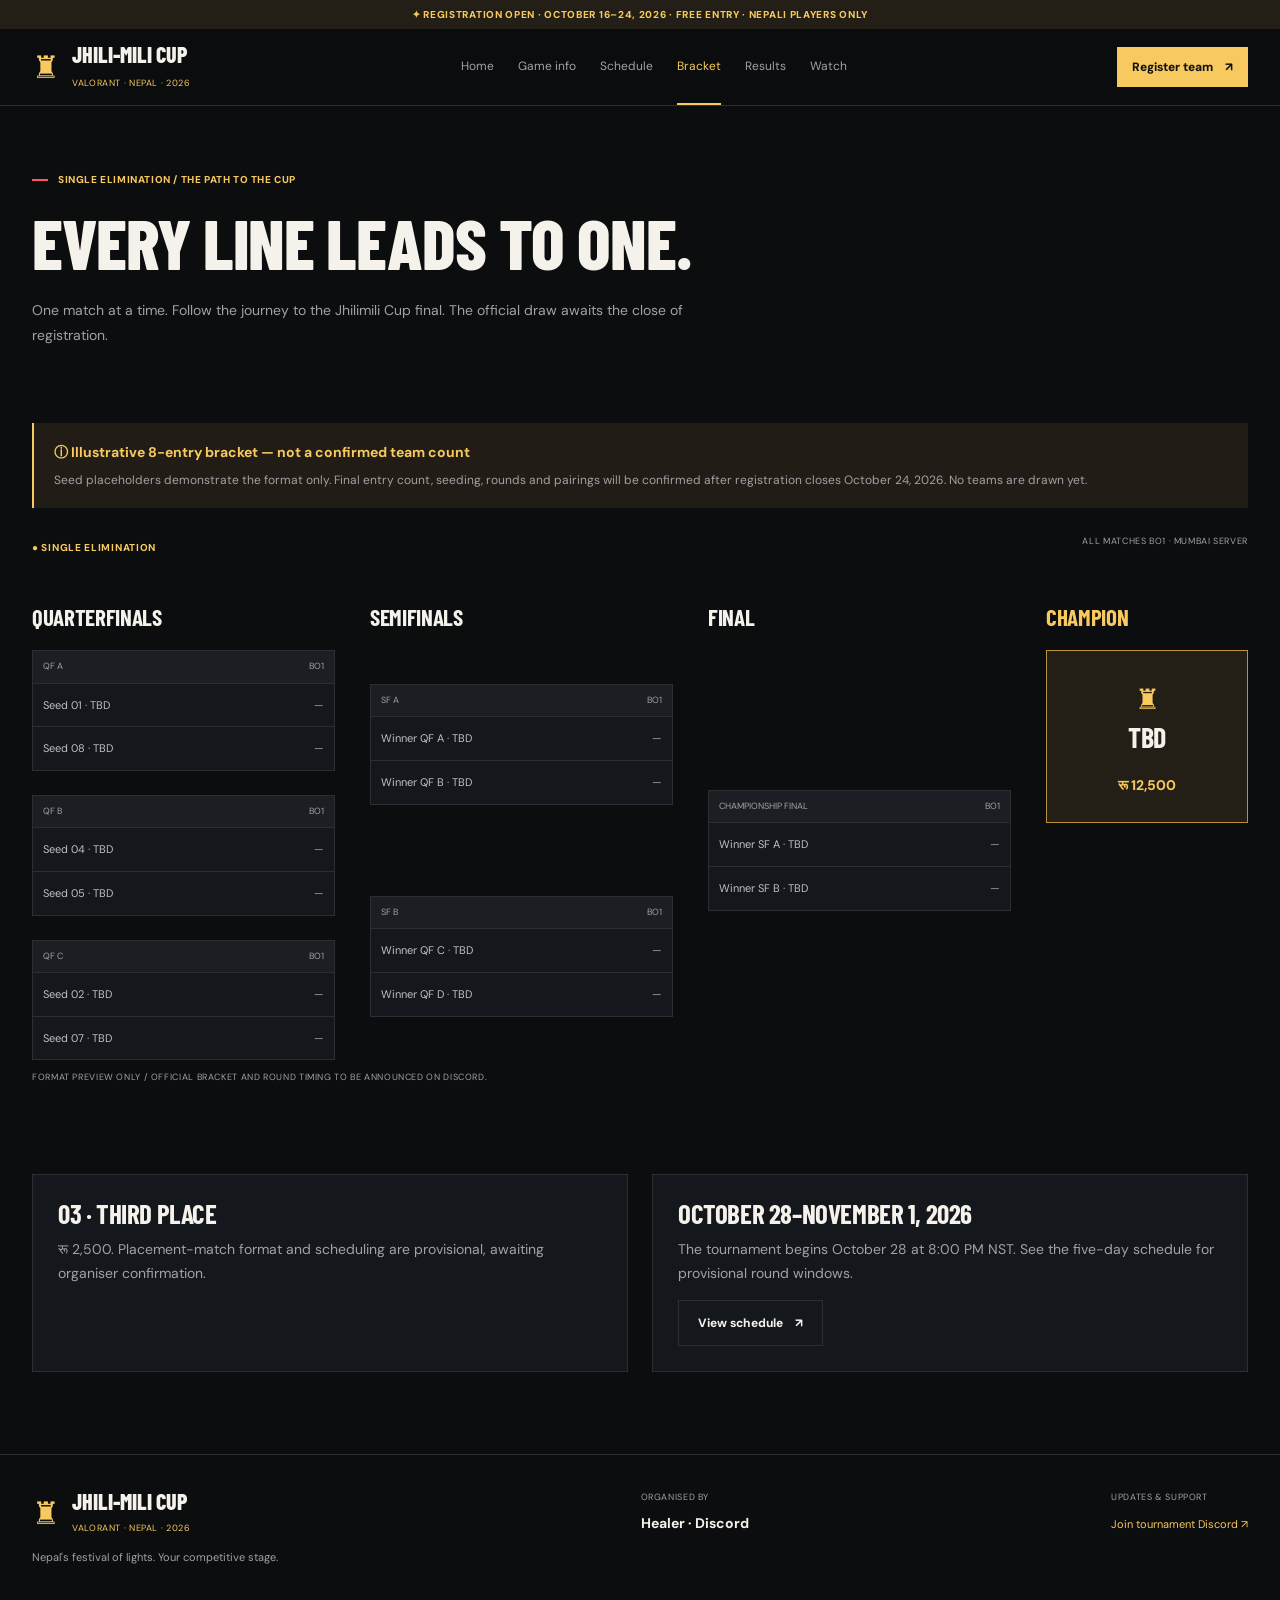
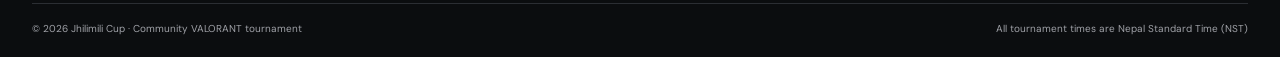
==== bracket.html @ e6ffb219 "first commit added all files from first project folder" ====
<!DOCTYPE html>
<html lang="en">
<head>
  <meta charset="UTF-8">
  <meta name="viewport" content="width=device-width, initial-scale=1.0">
  <meta name="theme-color" content="#0b0d0f">
  <title>Tournament Bracket | Jhilimili Cup 2026</title>
  <link rel="stylesheet" href="css/style.css">
  <script src="js/main.js" defer></script>
</head>
<body data-page="bracket">
  <div id="app"></div>
</body>
</html>
---- css/style.css ----
@import url('https://fonts.googleapis.com/css2?family=Barlow+Condensed:wght@500;600;700;800;900&family=DM+Sans:wght@400;500;600;700;800&display=swap');

:root {
  --bg: #0b0d0f;
  --panel: #14171b;
  --panel-light: #1b1e23;
  --gold: #f7c95e;
  --gold-dark: #bd9137;
  --text: #f5f2eb;
  --muted: #a0a2a8;
  --border: #2b2e33;
  --red: #ff5263;
  --max: 1240px;
}

* {
  box-sizing: border-box;
}

html {
  scroll-behavior: smooth;
  scroll-padding-top: 100px;
}

body {
  margin: 0;
  background: var(--bg);
  color: var(--text);
  font-family: "DM Sans", sans-serif;
  font-size: 14px;
  line-height: 1.7;
}

body, button, input, select {
  font-family: "DM Sans", sans-serif;
}

a {
  color: inherit;
  text-decoration: none;
}

button, input, select {
  font-size: inherit;
}

button, a, input, select {
  -webkit-tap-highlight-color: transparent;
}

a:focus-visible, button:focus-visible,
input:focus-visible, select:focus-visible {
  outline: 2px solid var(--gold);
  outline-offset: 4px;
}

img {
  max-width: 100%;
  display: block;
}

button {
  cursor: pointer;
}

.container {
  width: min(var(--max), calc(100% - 64px));
  margin-inline: auto;
}

.announcement {
  background: #241f16;
  color: var(--gold);
  text-align: center;
  padding: 6px 12px;
  font-size: 10px;
  font-weight: 800;
  letter-spacing: .07em;
  text-transform: uppercase;
}

.navbar {
  background: rgba(11, 13, 15, .96);
  border-bottom: 1px solid var(--border);
  position: sticky;
  top: 0;
  z-index: 50;
  backdrop-filter: blur(16px);
}

.nav-inner {
  min-height: 76px;
  display: flex;
  align-items: center;
  justify-content: space-between;
  gap: 24px;
}

.brand {
  display: inline-flex;
  align-items: center;
  gap: 12px;
  flex-shrink: 0;
}

.brand-symbol {
  color: var(--gold);
  font-size: 31px;
  line-height: 1;
}

.brand-name {
  font-family: "Barlow Condensed", sans-serif;
  font-weight: 800;
  font-size: 22px;
  line-height: 1;
}

.brand-sub {
  display: block;
  font-size: 9px;
  color: var(--gold);
  letter-spacing: .07em;
  margin-top: 5px;
}

.nav-links {
  display: flex;
  align-items: center;
  gap: 24px;
}

.nav-links a {
  color: var(--muted);
  font-size: 12px;
  padding: 27px 0;
  border-bottom: 2px solid transparent;
  transition: color .2s, border-color .2s;
}

.nav-links a:hover,
.nav-links a.active {
  color: var(--gold);
  border-bottom-color: var(--gold);
}

.menu-toggle {
  display: none;
  color: var(--gold);
  background: transparent;
  border: 1px solid var(--border);
  padding: 9px 12px;
  border-radius: 4px;
}

.btn {
  display: inline-flex;
  align-items: center;
  justify-content: center;
  gap: 12px;
  min-height: 45px;
  padding: 12px 19px;
  background: var(--gold);
  color: #111;
  border: 1px solid var(--gold);
  font-size: 12px;
  font-weight: 800;
  transition: background .2s, transform .2s;
}

.btn:hover {
  background: #ffdc85;
  transform: translateY(-2px);
}

.btn-outline {
  background: transparent;
  color: var(--text);
  border-color: var(--border);
}

.btn-outline:hover {
  background: var(--panel-light);
  color: var(--gold);
  border-color: var(--gold);
}

.btn-small {
  min-height: 38px;
  padding: 9px 14px;
}

.eyebrow {
  display: flex;
  align-items: center;
  gap: 10px;
  color: var(--gold);
  font-size: 10px;
  font-weight: 800;
  letter-spacing: .06em;
  text-transform: uppercase;
  margin-bottom: 20px;
}

.eyebrow::before {
  content: "";
  display: inline-block;
  width: 16px;
  height: 2px;
  background: var(--red);
}

h1, h2, h3, h4, p {
  margin-top: 0;
}

h1, h2, h3, .display {
  font-family: "Barlow Condensed", sans-serif;
  text-transform: uppercase;
  line-height: .99;
  letter-spacing: -.015em;
}

h1 {
  font-size: clamp(44px, 6vw, 78px);
  margin-bottom: 20px;
  font-weight: 800;
}

h2 {
  font-size: clamp(30px, 4vw, 48px);
  margin-bottom: 16px;
}

h3 {
  font-size: 27px;
  margin-bottom: 12px;
}

p {
  color: var(--muted);
}

.lead {
  max-width: 690px;
  font-size: 16px;
  line-height: 1.8;
}

.hero {
  position: relative;
  min-height: 570px;
  overflow: hidden;
  display: flex;
  align-items: center;
  background:
    radial-gradient(ellipse at 78% 42%, #48321c 0%, transparent 38%),
    radial-gradient(ellipse at 75% 75%, #29251d 0%, transparent 40%),
    linear-gradient(105deg, #0b0d0f 18%, #111315 55%, #1d1912);
}

.hero::before {
  content: "✦";
  position: absolute;
  right: 15%;
  top: 8%;
  color: rgba(247, 201, 94, .25);
  font-size: clamp(180px, 28vw, 360px);
  line-height: 1;
  pointer-events: none;
}

.hero::after {
  content: "";
  position: absolute;
  inset: 0;
  pointer-events: none;
  background: linear-gradient(90deg, var(--bg) 0%, rgba(11,13,15,.84) 45%, transparent 100%);
}

.hero-inner {
  position: relative;
  z-index: 1;
  padding-block: 80px;
}

.hero-copy {
  max-width: 680px;
}

.hero h1 {
  font-size: clamp(64px, 9vw, 112px);
  letter-spacing: -.035em;
  margin-bottom: 12px;
}

.hero h1 span {
  display: block;
  color: var(--gold);
}

.hero-actions {
  display: flex;
  flex-wrap: wrap;
  gap: 12px;
  margin-top: 28px;
}

.hero-note {
  margin-top: 24px;
  font-size: 11px;
}

.stats-strip {
  border-block: 1px solid var(--border);
  background: #121519;
}

.stats-grid {
  display: grid;
  grid-template-columns: repeat(5, 1fr);
}

.stat {
  padding: 23px 16px;
  border-right: 1px solid var(--border);
}

.stat:last-child {
  border-right: 0;
}

.stat-label {
  display: block;
  color: var(--muted);
  text-transform: uppercase;
  font-size: 9px;
  letter-spacing: .07em;
  margin-bottom: 6px;
}

.stat-value {
  font-family: "Barlow Condensed", sans-serif;
  font-weight: 700;
  font-size: 20px;
  line-height: 1.2;
}

.gold {
  color: var(--gold);
}

.section {
  padding-block: 82px;
}

.section-alt {
  background: #121519;
}

.section-heading {
  display: flex;
  justify-content: space-between;
  align-items: end;
  gap: 24px;
  margin-bottom: 30px;
}

.section-heading h2 {
  margin-bottom: 0;
}

.grid-2 {
  display: grid;
  grid-template-columns: repeat(2, minmax(0, 1fr));
  gap: 24px;
}

.grid-3 {
  display: grid;
  grid-template-columns: repeat(3, minmax(0, 1fr));
  gap: 18px;
}

.grid-4 {
  display: grid;
  grid-template-columns: repeat(4, minmax(0, 1fr));
  gap: 1px;
  background: var(--border);
  border: 1px solid var(--border);
}

.card {
  background: var(--panel);
  border: 1px solid var(--border);
  padding: 25px;
}

.card p:last-child {
  margin-bottom: 0;
}

.card-kicker {
  color: var(--gold);
  font-size: 10px;
  font-weight: 800;
  text-transform: uppercase;
  letter-spacing: .07em;
}

.prize-card {
  background: #14171b;
  padding: 25px 20px;
  min-width: 0;
}

.prize-card:first-child {
  background: #241f16;
  border-top: 2px solid var(--gold);
}

.prize-place {
  display: flex;
  justify-content: space-between;
  color: var(--muted);
  font-size: 10px;
  font-weight: 800;
  text-transform: uppercase;
}

.prize-amount {
  font-family: "Barlow Condensed", sans-serif;
  font-size: clamp(23px, 3vw, 36px);
  font-weight: 700;
  margin-block: 16px;
  line-height: 1.1;
}

.prize-card p {
  font-size: 11px;
}

.total-prize {
  font-family: "Barlow Condensed", sans-serif;
  font-size: clamp(36px, 5vw, 55px);
  color: var(--gold);
  font-weight: 800;
  line-height: 1;
}

.feature-row {
  display: grid;
  grid-template-columns: .85fr 1.15fr;
  gap: 40px;
  align-items: start;
}

.feature-panel {
  background: #241f16;
  border: 1px solid #473b23;
  padding: 32px;
}

.big-format {
  font-family: "Barlow Condensed", sans-serif;
  font-size: clamp(70px, 9vw, 110px);
  font-weight: 900;
  color: var(--gold);
  line-height: 1;
}

.info-list {
  list-style: none;
  padding: 0;
  margin: 0;
}

.info-list li {
  display: grid;
  grid-template-columns: 38px 1fr;
  gap: 12px;
  padding: 18px 0;
  border-bottom: 1px solid var(--border);
}

.info-list li:first-child {
  padding-top: 0;
}

.info-number {
  color: var(--gold-dark);
  font-family: "Barlow Condensed", sans-serif;
  font-size: 23px;
}

.info-list strong {
  display: block;
  font-weight: 600;
  margin-bottom: 3px;
}

.info-list p {
  font-size: 12px;
  margin-bottom: 0;
}

.schedule-list {
  border-top: 1px solid var(--border);
}

.schedule-row {
  display: grid;
  grid-template-columns: 55px 130px minmax(170px, 1.1fr) minmax(130px, .9fr) 135px;
  gap: 18px;
  align-items: center;
  padding: 23px 20px;
  border-bottom: 1px solid var(--border);
}

.schedule-row:nth-child(odd) {
  background: #14171b;
}

.schedule-row.featured {
  border-inline-start: 3px solid var(--gold);
  background: #241f16;
}

.day-number {
  color: var(--gold-dark);
  font-family: "Barlow Condensed", sans-serif;
  font-size: 32px;
}

.date-number {
  font-family: "Barlow Condensed", sans-serif;
  font-size: 43px;
  font-weight: 800;
  line-height: 1;
}

.date-month {
  color: var(--gold);
  font-size: 10px;
  text-transform: uppercase;
}

.schedule-title {
  font-family: "Barlow Condensed", sans-serif;
  font-size: 27px;
  text-transform: uppercase;
  font-weight: 700;
}

.schedule-desc {
  color: var(--muted);
  font-size: 11px;
}

.schedule-time {
  color: var(--gold);
  font-family: "Barlow Condensed", sans-serif;
  font-size: 22px;
  font-weight: 700;
  text-align: right;
}

.schedule-time small {
  display: block;
  color: var(--muted);
  font-family: "DM Sans", sans-serif;
  font-size: 10px;
  font-weight: 400;
}

.filters {
  display: flex;
  gap: 8px;
  flex-wrap: wrap;
  margin-bottom: 22px;
}

.filter-btn {
  border: 1px solid var(--border);
  color: var(--muted);
  background: transparent;
  padding: 9px 14px;
}

.filter-btn.active,
.filter-btn:hover {
  background: var(--gold);
  color: #111;
  border-color: var(--gold);
}

.notice {
  border-left: 2px solid var(--gold);
  background: #211d16;
  padding: 18px 20px;
  margin: 26px 0;
}

.notice strong {
  color: var(--gold);
}

.notice p {
  font-size: 12px;
  margin: 5px 0 0;
}

.bracket-scroll {
  overflow-x: auto;
  padding: 20px 0;
}

.bracket {
  min-width: 900px;
  display: grid;
  grid-template-columns: 1.2fr 1.2fr 1.2fr .8fr;
  gap: 35px;
}

.bracket-column h3 {
  font-size: 23px;
  margin-bottom: 22px;
}

.bracket-stack {
  display: flex;
  flex-direction: column;
  justify-content: space-around;
  gap: 24px;
  height: 400px;
}

.match {
  border: 1px solid var(--border);
  background: var(--panel);
}

.match-header {
  display: flex;
  justify-content: space-between;
  padding: 8px 10px;
  background: var(--panel-light);
  color: var(--muted);
  font-size: 9px;
  text-transform: uppercase;
}

.team-slot {
  display: flex;
  justify-content: space-between;
  gap: 10px;
  padding: 12px 10px;
  border-top: 1px solid var(--border);
  color: #c0c1c5;
  font-size: 11px;
}

.team-slot span:last-child {
  color: var(--muted);
}

.champion-box {
  align-self: center;
  border: 1px solid var(--gold-dark);
  background: #241f16;
  text-align: center;
  padding: 25px 12px;
}

.champion-box .trophy {
  font-size: 28px;
  color: var(--gold);
}

.champion-box h3 {
  font-size: 28px;
}

.page-hero {
  padding-block: 65px 35px;
}

.page-hero h1 {
  font-size: clamp(44px, 6vw, 70px);
  max-width: 900px;
}

.page-hero .lead {
  font-size: 14px;
}

.results-hero {
  display: grid;
  grid-template-columns: 1fr .85fr;
  background: var(--panel);
  border: 1px solid var(--border);
}

.results-copy {
  padding: clamp(25px, 5vw, 55px);
}

.results-art {
  min-height: 310px;
  background:
    radial-gradient(ellipse at center, #66502b, transparent 38%),
    linear-gradient(135deg, #151619, #32261a);
  display: grid;
  place-items: center;
  overflow: hidden;
}

.results-art span {
  color: var(--gold);
  font-size: clamp(100px, 16vw, 180px);
  text-shadow: 0 0 55px rgba(247, 201, 94, .2);
}

.results-status {
  color: var(--gold);
  font-size: 11px;
  font-weight: 800;
  letter-spacing: .08em;
  text-transform: uppercase;
}

.prize-total-row {
  display: flex;
  justify-content: space-between;
  align-items: end;
  gap: 20px;
  margin-bottom: 24px;
}

.watch-card {
  display: flex;
  flex-direction: column;
  gap: 15px;
  min-height: 230px;
}

.watch-icon {
  font-size: 32px;
  color: var(--gold);
}

.watch-card .btn {
  margin-top: auto;
  align-self: start;
}

.form-layout {
  display: grid;
  grid-template-columns: minmax(0, 1.7fr) minmax(250px, .8fr);
  gap: 24px;
  align-items: start;
  padding-bottom: 80px;
}

.form-card {
  background: var(--panel);
  border: 1px solid var(--border);
  padding: clamp(18px, 3vw, 32px);
}

.form-section {
  padding-bottom: 27px;
  margin-bottom: 27px;
  border-bottom: 1px solid var(--border);
}

.form-section:last-child {
  border-bottom: 0;
  margin-bottom: 0;
  padding-bottom: 0;
}

.form-section h2 {
  font-size: 27px;
}

.form-grid {
  display: grid;
  grid-template-columns: repeat(2, minmax(0, 1fr));
  gap: 16px;
}

.field {
  display: flex;
  flex-direction: column;
  gap: 7px;
  min-width: 0;
}

.field.full {
  grid-column: 1 / -1;
}

.field label {
  color: #d8d7d2;
  font-size: 11px;
  font-weight: 600;
}

.field input,
.field select {
  width: 100%;
  min-height: 43px;
  background: #0b0d0f;
  border: 1px solid var(--border);
  color: var(--text);
  padding: 11px 12px;
  border-radius: 0;
}

.field input::placeholder {
  color: #666b74;
}

.player-block {
  padding: 18px 0;
  border-bottom: 1px solid var(--border);
}

.player-block:last-child {
  border-bottom: 0;
}

.player-heading {
  display: flex;
  justify-content: space-between;
  margin-bottom: 12px;
  font-size: 10px;
  font-weight: 800;
  text-transform: uppercase;
}

.player-heading span:last-child {
  color: var(--gold-dark);
}

.checkbox-line {
  display: flex;
  align-items: start;
  gap: 10px;
  margin: 15px 0;
  color: var(--muted);
  font-size: 12px;
}

.checkbox-line input {
  margin-top: 5px;
  accent-color: var(--gold);
}

.form-message {
  margin-top: 15px;
  padding: 13px;
  border: 1px solid var(--gold-dark);
  color: var(--gold);
  overflow-wrap: anywhere;
}

.sidebar-sticky {
  position: sticky;
  top: 105px;
}

.side-card {
  background: #241f16;
  border: 1px solid #443821;
  padding: 24px;
  margin-bottom: 16px;
}

.side-card h2 {
  font-size: 32px;
  color: var(--gold);
}

.side-fact {
  border-top: 1px solid #443821;
  padding-top: 14px;
  margin-top: 14px;
}

.side-fact small {
  display: block;
  color: var(--gold-dark);
  font-size: 9px;
  text-transform: uppercase;
}

.side-fact span {
  font-size: 12px;
}

.footer {
  border-top: 1px solid var(--border);
  padding-block: 35px 20px;
}

.footer-main {
  display: flex;
  align-items: start;
  justify-content: space-between;
  gap: 25px;
  padding-bottom: 25px;
}

.footer p, .footer a {
  font-size: 11px;
}

.footer-bottom {
  border-top: 1px solid var(--border);
  padding-top: 16px;
  display: flex;
  justify-content: space-between;
  gap: 16px;
  font-size: 10px;
  color: var(--muted);
}

.mobile-only {
  display: none;
}

@media (max-width: 1000px) {
  .nav-links {
    gap: 13px;
  }

  .nav-links a {
    font-size: 11px;
  }

  .nav-register {
    display: none;
  }

  .schedule-row {
    grid-template-columns: 38px 90px minmax(140px, 1fr) 120px;
  }

  .schedule-row .schedule-round {
    display: none;
  }

  .grid-4 {
    grid-template-columns: repeat(2, minmax(0, 1fr));
  }
}

@media (max-width: 760px) {
  .container {
    width: min(100% - 36px, var(--max));
  }

  .nav-inner {
    min-height: 68px;
    flex-wrap: wrap;
    padding-block: 10px;
  }

  .brand-name {
    font-size: 20px;
  }

  .menu-toggle {
    display: block;
  }

  .nav-links {
    display: none;
    width: 100%;
    flex-direction: column;
    align-items: stretch;
    gap: 0;
    order: 3;
  }

  .nav-links.open {
    display: flex;
  }

  .nav-links a {
    padding: 12px 5px;
    border-bottom: 1px solid var(--border);
  }

  .nav-register {
    display: inline-flex;
    margin-left: auto;
    min-height: 38px;
    padding: 9px 11px;
  }

  .hero {
    min-height: 490px;
  }

  .hero-inner {
    padding-block: 65px;
  }

  .hero::after {
    background: linear-gradient(90deg, var(--bg), rgba(11,13,15,.76));
  }

  .hero h1 {
    font-size: clamp(55px, 14vw, 84px);
  }

  .stats-grid {
    grid-template-columns: repeat(2, minmax(0, 1fr));
  }

  .stat {
    border-bottom: 1px solid var(--border);
    padding: 17px 12px;
  }

  .stat:nth-child(2n) {
    border-right: 0;
  }

  .stat:last-child {
    grid-column: 1 / -1;
  }

  .section {
    padding-block: 55px;
  }

  .section-heading {
    align-items: start;
    flex-direction: column;
  }

  .grid-2, .grid-3, .feature-row,
  .results-hero, .form-layout {
    grid-template-columns: 1fr;
  }

  .grid-4 {
    grid-template-columns: repeat(2, minmax(0, 1fr));
  }

  .schedule-row {
    grid-template-columns: 32px 65px 1fr;
    gap: 12px;
    padding: 18px 12px;
  }

  .schedule-title {
    font-size: 22px;
  }

  .schedule-row .schedule-time {
    grid-column: 3;
    text-align: left;
    font-size: 20px;
  }

  .date-number {
    font-size: 35px;
  }

  .schedule-row .schedule-desc {
    font-size: 10px;
  }

  .results-art {
    min-height: 220px;
  }

  .sidebar-sticky {
    position: static;
  }

  .footer-main {
    flex-direction: column;
  }

  .footer-bottom {
    flex-direction: column;
  }

  .mobile-only {
    display: block;
  }

  .form-grid {
    grid-template-columns: 1fr;
  }

  .field.full {
    grid-column: auto;
  }
}

@media (max-width: 400px) {
  .container {
    width: calc(100% - 28px);
  }

  .brand-symbol {
    font-size: 26px;
  }

  .brand-name {
    font-size: 18px;
  }

  .nav-register {
    font-size: 10px;
  }

  .grid-4 {
    grid-template-columns: 1fr;
  }

  .hero-actions .btn {
    width: 100%;
  }
  [hidden] {
  display: none !important;
}
}
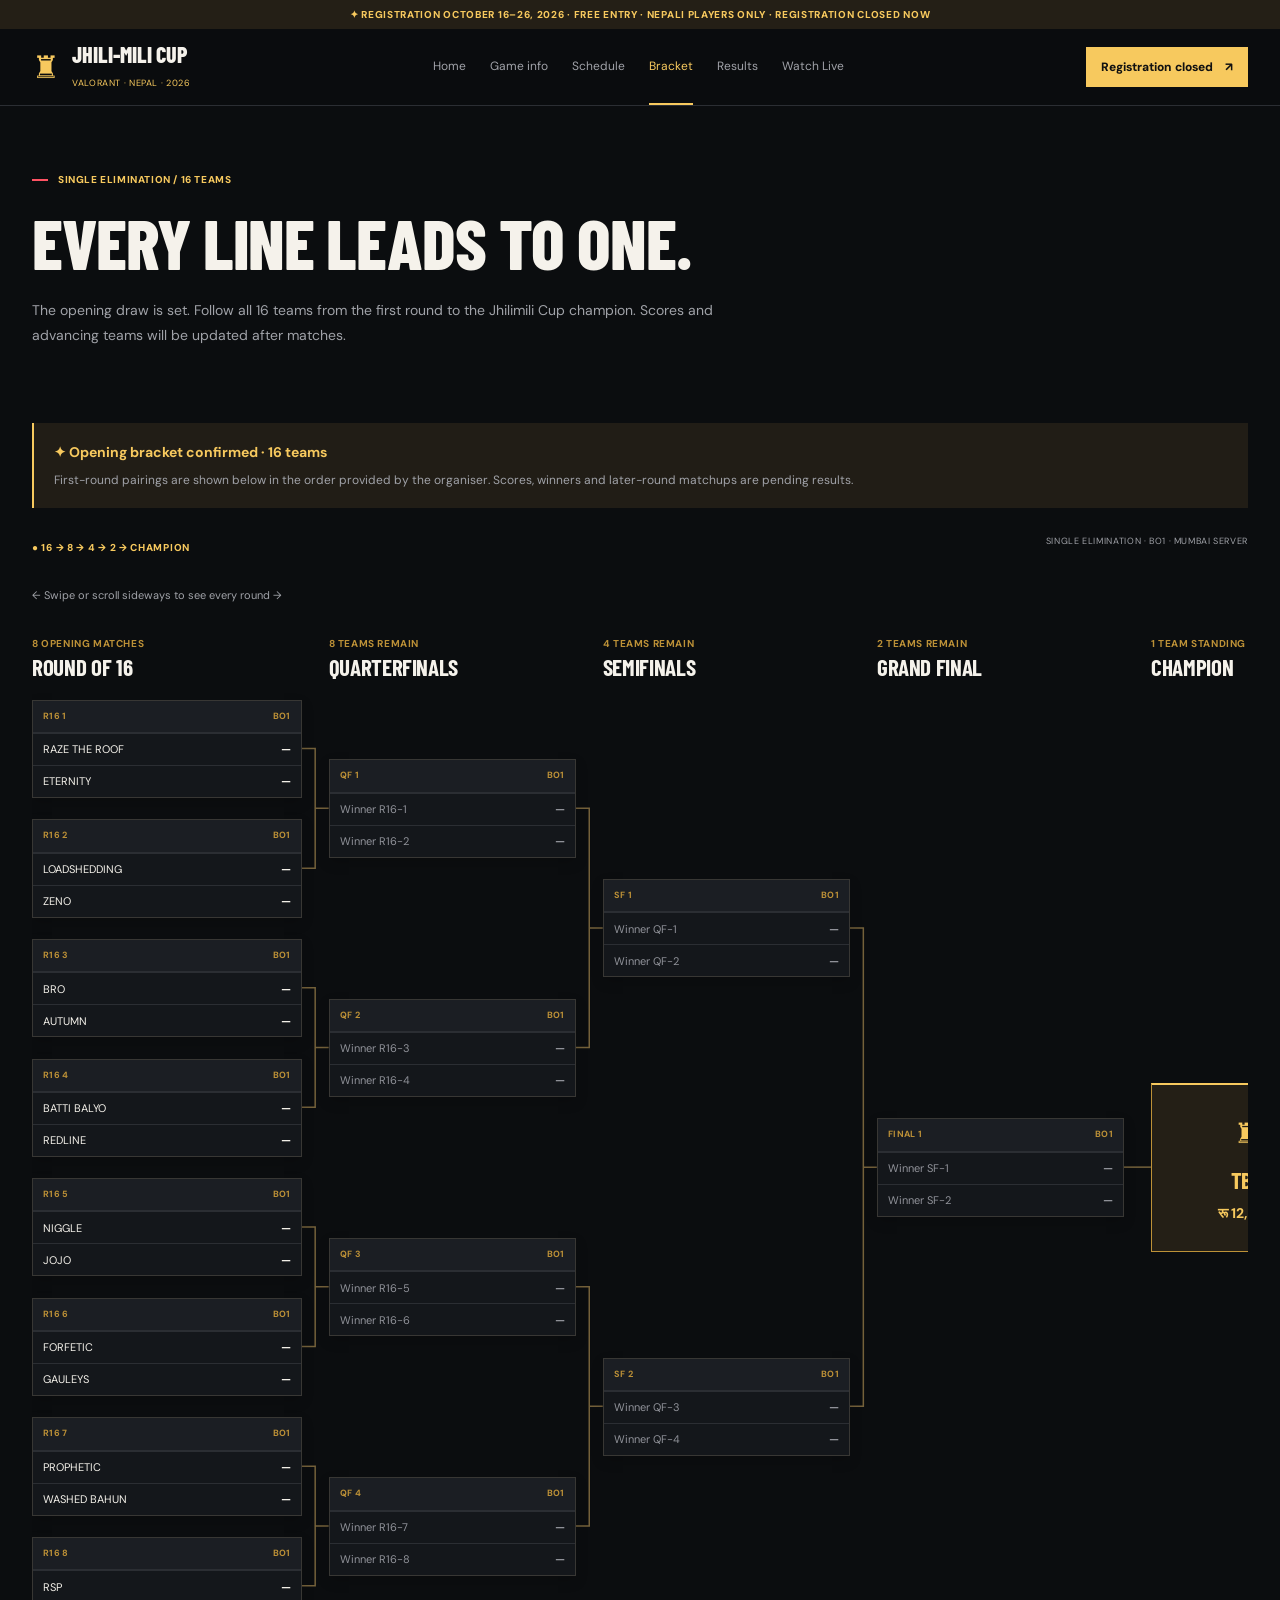
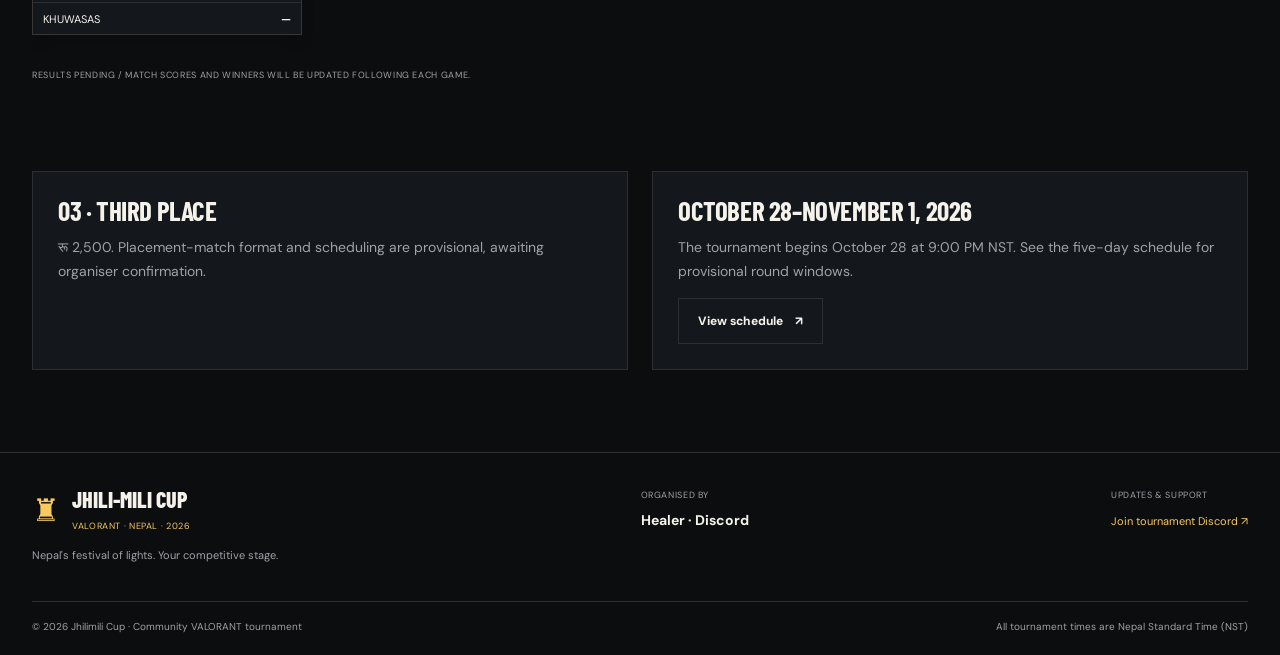
==== commit b577f237: "bracket and live links updated" ====
--- a/bracket.html
+++ b/bracket.html
@@ -11,4 +11,4 @@
 <body data-page="bracket">
   <div id="app"></div>
 </body>
-</html>+</html>
--- a/css/style.css
+++ b/css/style.css
@@ -12,1124 +12,284 @@
   --red: #ff5263;
   --max: 1240px;
 }
-
-* {
-  box-sizing: border-box;
-}
-
-html {
-  scroll-behavior: smooth;
-  scroll-padding-top: 100px;
-}
-
+* { box-sizing: border-box; }
+html { scroll-behavior: smooth; scroll-padding-top: 100px; }
 body {
-  margin: 0;
-  background: var(--bg);
-  color: var(--text);
-  font-family: "DM Sans", sans-serif;
-  font-size: 14px;
-  line-height: 1.7;
-}
-
-body, button, input, select {
-  font-family: "DM Sans", sans-serif;
-}
-
-a {
-  color: inherit;
-  text-decoration: none;
-}
-
-button, input, select {
-  font-size: inherit;
-}
-
-button, a, input, select {
-  -webkit-tap-highlight-color: transparent;
-}
-
-a:focus-visible, button:focus-visible,
-input:focus-visible, select:focus-visible {
-  outline: 2px solid var(--gold);
-  outline-offset: 4px;
-}
-
-img {
-  max-width: 100%;
-  display: block;
-}
-
-button {
-  cursor: pointer;
-}
-
-.container {
-  width: min(var(--max), calc(100% - 64px));
-  margin-inline: auto;
-}
-
+  margin: 0; background: var(--bg); color: var(--text);
+  font-family: "DM Sans", sans-serif; font-size: 14px; line-height: 1.7;
+}
+body, button, input, select { font-family: "DM Sans", sans-serif; }
+a { color: inherit; text-decoration: none; }
+button, input, select { font-size: inherit; }
+button, a, input, select { -webkit-tap-highlight-color: transparent; }
+a:focus-visible, button:focus-visible, input:focus-visible, select:focus-visible {
+  outline: 2px solid var(--gold); outline-offset: 4px;
+}
+img { max-width: 100%; display: block; }
+button { cursor: pointer; }
+[hidden] { display: none !important; }
+.container { width: min(var(--max), calc(100% - 64px)); margin-inline: auto; }
 .announcement {
-  background: #241f16;
-  color: var(--gold);
-  text-align: center;
-  padding: 6px 12px;
-  font-size: 10px;
-  font-weight: 800;
-  letter-spacing: .07em;
-  text-transform: uppercase;
-}
-
+  background: #241f16; color: var(--gold); text-align: center; padding: 6px 12px;
+  font-size: 10px; font-weight: 800; letter-spacing: .07em; text-transform: uppercase;
+}
 .navbar {
-  background: rgba(11, 13, 15, .96);
-  border-bottom: 1px solid var(--border);
-  position: sticky;
-  top: 0;
-  z-index: 50;
-  backdrop-filter: blur(16px);
-}
-
+  background: rgba(11, 13, 15, .96); border-bottom: 1px solid var(--border);
+  position: sticky; top: 0; z-index: 50; backdrop-filter: blur(16px);
+}
 .nav-inner {
-  min-height: 76px;
-  display: flex;
-  align-items: center;
-  justify-content: space-between;
-  gap: 24px;
-}
-
-.brand {
-  display: inline-flex;
-  align-items: center;
-  gap: 12px;
-  flex-shrink: 0;
-}
-
-.brand-symbol {
-  color: var(--gold);
-  font-size: 31px;
-  line-height: 1;
-}
-
+  min-height: 76px; display: flex; align-items: center;
+  justify-content: space-between; gap: 24px;
+}
+.brand { display: inline-flex; align-items: center; gap: 12px; flex-shrink: 0; }
+.brand-symbol { color: var(--gold); font-size: 31px; line-height: 1; }
 .brand-name {
-  font-family: "Barlow Condensed", sans-serif;
-  font-weight: 800;
-  font-size: 22px;
-  line-height: 1;
-}
-
-.brand-sub {
-  display: block;
-  font-size: 9px;
-  color: var(--gold);
-  letter-spacing: .07em;
-  margin-top: 5px;
-}
-
-.nav-links {
-  display: flex;
-  align-items: center;
-  gap: 24px;
-}
-
+  font-family: "Barlow Condensed", sans-serif; font-weight: 800;
+  font-size: 22px; line-height: 1;
+}
+.brand-sub { display: block; font-size: 9px; color: var(--gold); letter-spacing: .07em; margin-top: 5px; }
+.nav-links { display: flex; align-items: center; gap: 24px; }
 .nav-links a {
-  color: var(--muted);
-  font-size: 12px;
-  padding: 27px 0;
-  border-bottom: 2px solid transparent;
-  transition: color .2s, border-color .2s;
-}
-
-.nav-links a:hover,
-.nav-links a.active {
-  color: var(--gold);
-  border-bottom-color: var(--gold);
-}
-
+  color: var(--muted); font-size: 12px; padding: 27px 0;
+  border-bottom: 2px solid transparent; transition: color .2s, border-color .2s;
+}
+.nav-links a:hover, .nav-links a.active { color: var(--gold); border-bottom-color: var(--gold); }
 .menu-toggle {
-  display: none;
-  color: var(--gold);
-  background: transparent;
-  border: 1px solid var(--border);
-  padding: 9px 12px;
-  border-radius: 4px;
-}
-
+  display: none; color: var(--gold); background: transparent;
+  border: 1px solid var(--border); padding: 9px 12px; border-radius: 4px;
+}
 .btn {
-  display: inline-flex;
-  align-items: center;
-  justify-content: center;
-  gap: 12px;
-  min-height: 45px;
-  padding: 12px 19px;
-  background: var(--gold);
-  color: #111;
-  border: 1px solid var(--gold);
-  font-size: 12px;
-  font-weight: 800;
-  transition: background .2s, transform .2s;
-}
-
-.btn:hover {
-  background: #ffdc85;
-  transform: translateY(-2px);
-}
-
-.btn-outline {
-  background: transparent;
-  color: var(--text);
-  border-color: var(--border);
-}
-
-.btn-outline:hover {
-  background: var(--panel-light);
-  color: var(--gold);
-  border-color: var(--gold);
-}
-
-.btn-small {
-  min-height: 38px;
-  padding: 9px 14px;
-}
-
+  display: inline-flex; align-items: center; justify-content: center; gap: 12px;
+  min-height: 45px; padding: 12px 19px; background: var(--gold);
+  color: #111; border: 1px solid var(--gold); font-size: 12px;
+  font-weight: 800; transition: background .2s, transform .2s;
+}
+.btn:hover { background: #ffdc85; transform: translateY(-2px); }
+.btn-outline { background: transparent; color: var(--text); border-color: var(--border); }
+.btn-outline:hover { background: var(--panel-light); color: var(--gold); border-color: var(--gold); }
+.btn-small { min-height: 38px; padding: 9px 14px; }
 .eyebrow {
-  display: flex;
-  align-items: center;
-  gap: 10px;
-  color: var(--gold);
-  font-size: 10px;
-  font-weight: 800;
-  letter-spacing: .06em;
-  text-transform: uppercase;
-  margin-bottom: 20px;
-}
-
-.eyebrow::before {
-  content: "";
-  display: inline-block;
-  width: 16px;
-  height: 2px;
-  background: var(--red);
-}
-
-h1, h2, h3, h4, p {
-  margin-top: 0;
-}
-
+  display: flex; align-items: center; gap: 10px; color: var(--gold);
+  font-size: 10px; font-weight: 800; letter-spacing: .06em;
+  text-transform: uppercase; margin-bottom: 20px;
+}
+.eyebrow::before { content: ""; display: inline-block; width: 16px; height: 2px; background: var(--red); }
+h1, h2, h3, h4, p { margin-top: 0; }
 h1, h2, h3, .display {
-  font-family: "Barlow Condensed", sans-serif;
-  text-transform: uppercase;
-  line-height: .99;
-  letter-spacing: -.015em;
-}
-
-h1 {
-  font-size: clamp(44px, 6vw, 78px);
-  margin-bottom: 20px;
-  font-weight: 800;
-}
-
-h2 {
-  font-size: clamp(30px, 4vw, 48px);
-  margin-bottom: 16px;
-}
-
-h3 {
-  font-size: 27px;
-  margin-bottom: 12px;
-}
-
-p {
-  color: var(--muted);
-}
-
-.lead {
-  max-width: 690px;
-  font-size: 16px;
-  line-height: 1.8;
-}
-
+  font-family: "Barlow Condensed", sans-serif; text-transform: uppercase;
+  line-height: .99; letter-spacing: -.015em;
+}
+h1 { font-size: clamp(44px, 6vw, 78px); margin-bottom: 20px; font-weight: 800; }
+h2 { font-size: clamp(30px, 4vw, 48px); margin-bottom: 16px; }
+h3 { font-size: 27px; margin-bottom: 12px; }
+p { color: var(--muted); }
+.lead { max-width: 690px; font-size: 16px; line-height: 1.8; }
 .hero {
-  position: relative;
-  min-height: 570px;
-  overflow: hidden;
-  display: flex;
-  align-items: center;
-  background:
-    radial-gradient(ellipse at 78% 42%, #48321c 0%, transparent 38%),
+  position: relative; min-height: 570px; overflow: hidden;
+  display: flex; align-items: center;
+  background: radial-gradient(ellipse at 78% 42%, #48321c 0%, transparent 38%),
     radial-gradient(ellipse at 75% 75%, #29251d 0%, transparent 40%),
     linear-gradient(105deg, #0b0d0f 18%, #111315 55%, #1d1912);
 }
+.hero::before {
+  content: "✦"; position: absolute; right: 15%; top: 8%;
+  color: rgba(247, 201, 94, .25); font-size: clamp(180px, 28vw, 360px);
+  line-height: 1; pointer-events: none;
+}
+.hero::after {
+  content: ""; position: absolute; inset: 0; pointer-events: none;
+  background: linear-gradient(90deg, var(--bg) 0%, rgba(11,13,15,.84) 45%, transparent 100%);
+}
+.hero-inner { position: relative; z-index: 1; padding-block: 80px; }
+.hero-copy { max-width: 680px; }
+.hero h1 { font-size: clamp(64px, 9vw, 112px); letter-spacing: -.035em; margin-bottom: 12px; }
+.hero h1 span { display: block; color: var(--gold); }
+.hero-actions { display: flex; flex-wrap: wrap; gap: 12px; margin-top: 28px; }
+.hero-note { margin-top: 24px; font-size: 11px; }
+.stats-strip { border-block: 1px solid var(--border); background: #121519; }
+.stats-grid { display: grid; grid-template-columns: repeat(5, 1fr); }
+.stat { padding: 23px 16px; border-right: 1px solid var(--border); }
+.stat:last-child { border-right: 0; }
+.stat-label {
+  display: block; color: var(--muted); text-transform: uppercase;
+  font-size: 9px; letter-spacing: .07em; margin-bottom: 6px;
+}
+.stat-value { font-family: "Barlow Condensed", sans-serif; font-weight: 700; font-size: 20px; line-height: 1.2; }
+.gold { color: var(--gold); }
+.section { padding-block: 82px; }
+.section-alt { background: #121519; }
+.section-heading { display: flex; justify-content: space-between; align-items: end; gap: 24px; margin-bottom: 30px; }
+.section-heading h2 { margin-bottom: 0; }
+.grid-2 { display: grid; grid-template-columns: repeat(2, minmax(0, 1fr)); gap: 24px; }
+.grid-3 { display: grid; grid-template-columns: repeat(3, minmax(0, 1fr)); gap: 18px; }
+.grid-4 {
+  display: grid; grid-template-columns: repeat(4, minmax(0, 1fr));
+  gap: 1px; background: var(--border); border: 1px solid var(--border);
+}
+.card { background: var(--panel); border: 1px solid var(--border); padding: 25px; }
+.card p:last-child { margin-bottom: 0; }
+.card-kicker { color: var(--gold); font-size: 10px; font-weight: 800; text-transform: uppercase; letter-spacing: .07em; }
+.prize-card { background: #14171b; padding: 25px 20px; min-width: 0; }
+.prize-card:first-child { background: #241f16; border-top: 2px solid var(--gold); }
+.prize-place { display: flex; justify-content: space-between; color: var(--muted); font-size: 10px; font-weight: 800; text-transform: uppercase; }
+.prize-amount { font-family: "Barlow Condensed", sans-serif; font-size: clamp(23px, 3vw, 36px); font-weight: 700; margin-block: 16px; line-height: 1.1; }
+.prize-card p { font-size: 11px; }
+.total-prize { font-family: "Barlow Condensed", sans-serif; font-size: clamp(36px, 5vw, 55px); color: var(--gold); font-weight: 800; line-height: 1; }
+.feature-row { display: grid; grid-template-columns: .85fr 1.15fr; gap: 40px; align-items: start; }
+.feature-panel { background: #241f16; border: 1px solid #473b23; padding: 32px; }
+.big-format { font-family: "Barlow Condensed", sans-serif; font-size: clamp(70px, 9vw, 110px); font-weight: 900; color: var(--gold); line-height: 1; }
+.info-list { list-style: none; padding: 0; margin: 0; }
+.info-list li { display: grid; grid-template-columns: 38px 1fr; gap: 12px; padding: 18px 0; border-bottom: 1px solid var(--border); }
+.info-list li:first-child { padding-top: 0; }
+.info-number { color: var(--gold-dark); font-family: "Barlow Condensed", sans-serif; font-size: 23px; }
+.info-list strong { display: block; font-weight: 600; margin-bottom: 3px; }
+.info-list p { font-size: 12px; margin-bottom: 0; }
+.schedule-list { border-top: 1px solid var(--border); }
+.schedule-row { display: grid; grid-template-columns: 55px 130px minmax(170px, 1.1fr) minmax(130px, .9fr) 135px; gap: 18px; align-items: center; padding: 23px 20px; border-bottom: 1px solid var(--border); }
+.schedule-row:nth-child(odd) { background: #14171b; }
+.schedule-row.featured { border-inline-start: 3px solid var(--gold); background: #241f16; }
+.day-number { color: var(--gold-dark); font-family: "Barlow Condensed", sans-serif; font-size: 32px; }
+.date-number { font-family: "Barlow Condensed", sans-serif; font-size: 43px; font-weight: 800; line-height: 1; }
+.date-month { color: var(--gold); font-size: 10px; text-transform: uppercase; }
+.schedule-title { font-family: "Barlow Condensed", sans-serif; font-size: 27px; text-transform: uppercase; font-weight: 700; }
+.schedule-desc { color: var(--muted); font-size: 11px; }
+.schedule-time { color: var(--gold); font-family: "Barlow Condensed", sans-serif; font-size: 22px; font-weight: 700; text-align: right; }
+.schedule-time small { display: block; color: var(--muted); font-family: "DM Sans", sans-serif; font-size: 10px; font-weight: 400; }
+.filters { display: flex; gap: 8px; flex-wrap: wrap; margin-bottom: 22px; }
+.filter-btn { border: 1px solid var(--border); color: var(--muted); background: transparent; padding: 9px 14px; }
+.filter-btn.active, .filter-btn:hover { background: var(--gold); color: #111; border-color: var(--gold); }
+.notice { border-left: 2px solid var(--gold); background: #211d16; padding: 18px 20px; margin: 26px 0; }
+.notice strong { color: var(--gold); }
+.notice p { font-size: 12px; margin: 5px 0 0; }
+/* Original bracket component styling, retained and extended below. */
+.bracket-scroll { overflow-x: auto; padding: 20px 0; }
+.bracket { min-width: 900px; display: grid; grid-template-columns: 1.2fr 1.2fr 1.2fr .8fr; gap: 35px; }
+.bracket-column h3 { font-size: 23px; margin-bottom: 22px; }
+.bracket-stack { display: flex; flex-direction: column; justify-content: space-around; gap: 24px; height: 400px; }
+.match { border: 1px solid var(--border); background: var(--panel); }
+.match-header { display: flex; justify-content: space-between; padding: 8px 10px; background: var(--panel-light); color: var(--muted); font-size: 9px; text-transform: uppercase; }
+.team-slot { display: flex; justify-content: space-between; gap: 10px; padding: 12px 10px; border-top: 1px solid var(--border); color: #c0c1c5; font-size: 11px; }
+.team-slot span:last-child { color: var(--muted); }
+.champion-box { align-self: center; border: 1px solid var(--gold-dark); background: #241f16; text-align: center; padding: 25px 12px; }
+.champion-box .trophy { font-size: 28px; color: var(--gold); }
+.champion-box h3 { font-size: 28px; }
+.page-hero { padding-block: 65px 35px; }
+.page-hero h1 { font-size: clamp(44px, 6vw, 70px); max-width: 900px; }
+.page-hero .lead { font-size: 14px; }
+.results-hero { display: grid; grid-template-columns: 1fr .85fr; background: var(--panel); border: 1px solid var(--border); }
+.results-copy { padding: clamp(25px, 5vw, 55px); }
+.results-art { min-height: 310px; background: radial-gradient(ellipse at center, #66502b, transparent 38%), linear-gradient(135deg, #151619, #32261a); display: grid; place-items: center; overflow: hidden; }
+.results-art span { color: var(--gold); font-size: clamp(100px, 16vw, 180px); text-shadow: 0 0 55px rgba(247, 201, 94, .2); }
+.results-status { color: var(--gold); font-size: 11px; font-weight: 800; letter-spacing: .08em; text-transform: uppercase; }
+.prize-total-row { display: flex; justify-content: space-between; align-items: end; gap: 20px; margin-bottom: 24px; }
+.watch-card { display: flex; flex-direction: column; gap: 15px; min-height: 230px; }
+.watch-icon { font-size: 32px; color: var(--gold); }
+.watch-card .btn { margin-top: auto; align-self: start; }
+.watch-channel-links { display: flex; flex-direction: column; align-items: flex-start; gap: 10px; margin-top: auto; }
+.watch-channel-links .btn { margin-top: 0; }
+.form-layout { display: grid; grid-template-columns: minmax(0, 1.7fr) minmax(250px, .8fr); gap: 24px; align-items: start; padding-bottom: 80px; }
+.form-card { background: var(--panel); border: 1px solid var(--border); padding: clamp(18px, 3vw, 32px); }
+.form-section { padding-bottom: 27px; margin-bottom: 27px; border-bottom: 1px solid var(--border); }
+.form-section:last-child { border-bottom: 0; margin-bottom: 0; padding-bottom: 0; }
+.form-section h2 { font-size: 27px; }
+.form-grid { display: grid; grid-template-columns: repeat(2, minmax(0, 1fr)); gap: 16px; }
+.field { display: flex; flex-direction: column; gap: 7px; min-width: 0; }
+.field.full { grid-column: 1 / -1; }
+.field label { color: #d8d7d2; font-size: 11px; font-weight: 600; }
+.field input, .field select { width: 100%; min-height: 43px; background: #0b0d0f; border: 1px solid var(--border); color: var(--text); padding: 11px 12px; border-radius: 0; }
+.field input::placeholder { color: #666b74; }
+.player-block { padding: 18px 0; border-bottom: 1px solid var(--border); }
+.player-block:last-child { border-bottom: 0; }
+.player-heading { display: flex; justify-content: space-between; margin-bottom: 12px; font-size: 10px; font-weight: 800; text-transform: uppercase; }
+.player-heading span:last-child { color: var(--gold-dark); }
+.checkbox-line { display: flex; align-items: start; gap: 10px; margin: 15px 0; color: var(--muted); font-size: 12px; }
+.checkbox-line input { margin-top: 5px; accent-color: var(--gold); }
+.form-message { margin-top: 15px; padding: 13px; border: 1px solid var(--gold-dark); color: var(--gold); overflow-wrap: anywhere; }
+.sidebar-sticky { position: sticky; top: 105px; }
+.side-card { background: #241f16; border: 1px solid #443821; padding: 24px; margin-bottom: 16px; }
+.side-card h2 { font-size: 32px; color: var(--gold); }
+.side-fact { border-top: 1px solid #443821; padding-top: 14px; margin-top: 14px; }
+.side-fact small { display: block; color: var(--gold-dark); font-size: 9px; text-transform: uppercase; }
+.side-fact span { font-size: 12px; }
+.footer { border-top: 1px solid var(--border); padding-block: 35px 20px; }
+.footer-main { display: flex; align-items: start; justify-content: space-between; gap: 25px; padding-bottom: 25px; }
+.footer p, .footer a { font-size: 11px; }
+.footer-bottom { border-top: 1px solid var(--border); padding-top: 16px; display: flex; justify-content: space-between; gap: 16px; font-size: 10px; color: var(--muted); }
+.mobile-only { display: none; }
 
-.hero::before {
-  content: "✦";
-  position: absolute;
-  right: 15%;
-  top: 8%;
-  color: rgba(247, 201, 94, .25);
-  font-size: clamp(180px, 28vw, 360px);
-  line-height: 1;
-  pointer-events: none;
-}
-
-.hero::after {
-  content: "";
-  position: absolute;
-  inset: 0;
-  pointer-events: none;
-  background: linear-gradient(90deg, var(--bg) 0%, rgba(11,13,15,.84) 45%, transparent 100%);
-}
-
-.hero-inner {
+/* 16-team progression — uses the site's existing dark/gold palette. */
+.bracket.bracket-16 {
+  min-width: 1310px;
+  grid-template-columns: 1.2fr 1.1fr 1.1fr 1.1fr .85fr;
+  gap: 27px;
   position: relative;
-  z-index: 1;
-  padding-block: 80px;
-}
-
-.hero-copy {
-  max-width: 680px;
-}
-
-.hero h1 {
-  font-size: clamp(64px, 9vw, 112px);
-  letter-spacing: -.035em;
-  margin-bottom: 12px;
-}
-
-.hero h1 span {
-  display: block;
-  color: var(--gold);
-}
-
-.hero-actions {
-  display: flex;
-  flex-wrap: wrap;
-  gap: 12px;
-  margin-top: 28px;
-}
-
-.hero-note {
-  margin-top: 24px;
-  font-size: 11px;
-}
-
-.stats-strip {
-  border-block: 1px solid var(--border);
-  background: #121519;
-}
-
-.stats-grid {
-  display: grid;
-  grid-template-columns: repeat(5, 1fr);
-}
-
-.stat {
-  padding: 23px 16px;
-  border-right: 1px solid var(--border);
-}
-
-.stat:last-child {
-  border-right: 0;
-}
-
-.stat-label {
-  display: block;
-  color: var(--muted);
-  text-transform: uppercase;
-  font-size: 9px;
-  letter-spacing: .07em;
-  margin-bottom: 6px;
-}
-
-.stat-value {
-  font-family: "Barlow Condensed", sans-serif;
-  font-weight: 700;
-  font-size: 20px;
-  line-height: 1.2;
-}
-
-.gold {
-  color: var(--gold);
-}
-
-.section {
-  padding-block: 82px;
-}
-
-.section-alt {
-  background: #121519;
-}
-
-.section-heading {
-  display: flex;
-  justify-content: space-between;
-  align-items: end;
-  gap: 24px;
-  margin-bottom: 30px;
-}
-
-.section-heading h2 {
-  margin-bottom: 0;
-}
-
-.grid-2 {
-  display: grid;
-  grid-template-columns: repeat(2, minmax(0, 1fr));
-  gap: 24px;
-}
-
-.grid-3 {
-  display: grid;
-  grid-template-columns: repeat(3, minmax(0, 1fr));
-  gap: 18px;
-}
-
-.grid-4 {
-  display: grid;
-  grid-template-columns: repeat(4, minmax(0, 1fr));
-  gap: 1px;
-  background: var(--border);
-  border: 1px solid var(--border);
-}
-
-.card {
-  background: var(--panel);
-  border: 1px solid var(--border);
-  padding: 25px;
-}
-
-.card p:last-child {
-  margin-bottom: 0;
-}
-
-.card-kicker {
-  color: var(--gold);
-  font-size: 10px;
-  font-weight: 800;
-  text-transform: uppercase;
-  letter-spacing: .07em;
-}
-
-.prize-card {
-  background: #14171b;
-  padding: 25px 20px;
-  min-width: 0;
-}
-
-.prize-card:first-child {
-  background: #241f16;
-  border-top: 2px solid var(--gold);
-}
-
-.prize-place {
-  display: flex;
-  justify-content: space-between;
-  color: var(--muted);
-  font-size: 10px;
-  font-weight: 800;
-  text-transform: uppercase;
-}
-
-.prize-amount {
-  font-family: "Barlow Condensed", sans-serif;
-  font-size: clamp(23px, 3vw, 36px);
-  font-weight: 700;
-  margin-block: 16px;
-  line-height: 1.1;
-}
-
-.prize-card p {
-  font-size: 11px;
-}
-
-.total-prize {
-  font-family: "Barlow Condensed", sans-serif;
-  font-size: clamp(36px, 5vw, 55px);
-  color: var(--gold);
-  font-weight: 800;
-  line-height: 1;
-}
-
-.feature-row {
-  display: grid;
-  grid-template-columns: .85fr 1.15fr;
-  gap: 40px;
   align-items: start;
-}
-
-.feature-panel {
-  background: #241f16;
-  border: 1px solid #473b23;
-  padding: 32px;
-}
-
-.big-format {
-  font-family: "Barlow Condensed", sans-serif;
-  font-size: clamp(70px, 9vw, 110px);
-  font-weight: 900;
-  color: var(--gold);
-  line-height: 1;
-}
-
-.info-list {
-  list-style: none;
-  padding: 0;
-  margin: 0;
-}
-
-.info-list li {
-  display: grid;
-  grid-template-columns: 38px 1fr;
-  gap: 12px;
-  padding: 18px 0;
-  border-bottom: 1px solid var(--border);
-}
-
-.info-list li:first-child {
-  padding-top: 0;
-}
-
-.info-number {
-  color: var(--gold-dark);
-  font-family: "Barlow Condensed", sans-serif;
-  font-size: 23px;
-}
-
-.info-list strong {
-  display: block;
-  font-weight: 600;
-  margin-bottom: 3px;
-}
-
-.info-list p {
-  font-size: 12px;
-  margin-bottom: 0;
-}
-
-.schedule-list {
-  border-top: 1px solid var(--border);
-}
-
-.schedule-row {
-  display: grid;
-  grid-template-columns: 55px 130px minmax(170px, 1.1fr) minmax(130px, .9fr) 135px;
-  gap: 18px;
-  align-items: center;
-  padding: 23px 20px;
-  border-bottom: 1px solid var(--border);
-}
-
-.schedule-row:nth-child(odd) {
-  background: #14171b;
-}
-
-.schedule-row.featured {
-  border-inline-start: 3px solid var(--gold);
-  background: #241f16;
-}
-
-.day-number {
-  color: var(--gold-dark);
-  font-family: "Barlow Condensed", sans-serif;
-  font-size: 32px;
-}
-
-.date-number {
-  font-family: "Barlow Condensed", sans-serif;
-  font-size: 43px;
-  font-weight: 800;
-  line-height: 1;
-}
-
-.date-month {
-  color: var(--gold);
-  font-size: 10px;
-  text-transform: uppercase;
-}
-
-.schedule-title {
-  font-family: "Barlow Condensed", sans-serif;
-  font-size: 27px;
-  text-transform: uppercase;
-  font-weight: 700;
-}
-
-.schedule-desc {
-  color: var(--muted);
-  font-size: 11px;
-}
-
-.schedule-time {
-  color: var(--gold);
-  font-family: "Barlow Condensed", sans-serif;
-  font-size: 22px;
-  font-weight: 700;
-  text-align: right;
-}
-
-.schedule-time small {
-  display: block;
-  color: var(--muted);
-  font-family: "DM Sans", sans-serif;
-  font-size: 10px;
-  font-weight: 400;
-}
-
-.filters {
-  display: flex;
-  gap: 8px;
-  flex-wrap: wrap;
-  margin-bottom: 22px;
-}
-
-.filter-btn {
-  border: 1px solid var(--border);
-  color: var(--muted);
-  background: transparent;
-  padding: 9px 14px;
-}
-
-.filter-btn.active,
-.filter-btn:hover {
-  background: var(--gold);
-  color: #111;
-  border-color: var(--gold);
-}
-
-.notice {
-  border-left: 2px solid var(--gold);
-  background: #211d16;
-  padding: 18px 20px;
-  margin: 26px 0;
-}
-
-.notice strong {
-  color: var(--gold);
-}
-
-.notice p {
-  font-size: 12px;
-  margin: 5px 0 0;
-}
-
-.bracket-scroll {
-  overflow-x: auto;
-  padding: 20px 0;
-}
-
-.bracket {
-  min-width: 900px;
-  display: grid;
-  grid-template-columns: 1.2fr 1.2fr 1.2fr .8fr;
-  gap: 35px;
-}
-
-.bracket-column h3 {
-  font-size: 23px;
-  margin-bottom: 22px;
-}
-
-.bracket-stack {
-  display: flex;
-  flex-direction: column;
-  justify-content: space-around;
-  gap: 24px;
-  height: 400px;
-}
-
-.match {
-  border: 1px solid var(--border);
-  background: var(--panel);
-}
-
-.match-header {
-  display: flex;
-  justify-content: space-between;
-  padding: 8px 10px;
-  background: var(--panel-light);
-  color: var(--muted);
-  font-size: 9px;
-  text-transform: uppercase;
-}
-
-.team-slot {
-  display: flex;
-  justify-content: space-between;
-  gap: 10px;
-  padding: 12px 10px;
-  border-top: 1px solid var(--border);
-  color: #c0c1c5;
-  font-size: 11px;
-}
-
-.team-slot span:last-child {
-  color: var(--muted);
-}
-
-.champion-box {
-  align-self: center;
-  border: 1px solid var(--gold-dark);
-  background: #241f16;
-  text-align: center;
-  padding: 25px 12px;
-}
-
-.champion-box .trophy {
-  font-size: 28px;
-  color: var(--gold);
-}
-
-.champion-box h3 {
-  font-size: 28px;
-}
-
-.page-hero {
-  padding-block: 65px 35px;
-}
-
-.page-hero h1 {
-  font-size: clamp(44px, 6vw, 70px);
-  max-width: 900px;
-}
-
-.page-hero .lead {
-  font-size: 14px;
-}
-
-.results-hero {
-  display: grid;
-  grid-template-columns: 1fr .85fr;
-  background: var(--panel);
-  border: 1px solid var(--border);
-}
-
-.results-copy {
-  padding: clamp(25px, 5vw, 55px);
-}
-
-.results-art {
-  min-height: 310px;
-  background:
-    radial-gradient(ellipse at center, #66502b, transparent 38%),
-    linear-gradient(135deg, #151619, #32261a);
-  display: grid;
-  place-items: center;
-  overflow: hidden;
-}
-
-.results-art span {
-  color: var(--gold);
-  font-size: clamp(100px, 16vw, 180px);
-  text-shadow: 0 0 55px rgba(247, 201, 94, .2);
-}
-
-.results-status {
-  color: var(--gold);
-  font-size: 11px;
-  font-weight: 800;
-  letter-spacing: .08em;
-  text-transform: uppercase;
-}
-
-.prize-total-row {
-  display: flex;
-  justify-content: space-between;
-  align-items: end;
-  gap: 20px;
-  margin-bottom: 24px;
-}
-
-.watch-card {
-  display: flex;
-  flex-direction: column;
-  gap: 15px;
-  min-height: 230px;
-}
-
-.watch-icon {
-  font-size: 32px;
-  color: var(--gold);
-}
-
-.watch-card .btn {
-  margin-top: auto;
-  align-self: start;
-}
-
-.form-layout {
-  display: grid;
-  grid-template-columns: minmax(0, 1.7fr) minmax(250px, .8fr);
-  gap: 24px;
-  align-items: start;
-  padding-bottom: 80px;
-}
-
-.form-card {
-  background: var(--panel);
-  border: 1px solid var(--border);
-  padding: clamp(18px, 3vw, 32px);
-}
-
-.form-section {
-  padding-bottom: 27px;
-  margin-bottom: 27px;
-  border-bottom: 1px solid var(--border);
-}
-
-.form-section:last-child {
-  border-bottom: 0;
-  margin-bottom: 0;
-  padding-bottom: 0;
-}
-
-.form-section h2 {
-  font-size: 27px;
-}
-
-.form-grid {
-  display: grid;
-  grid-template-columns: repeat(2, minmax(0, 1fr));
-  gap: 16px;
-}
-
-.field {
-  display: flex;
-  flex-direction: column;
-  gap: 7px;
-  min-width: 0;
-}
-
-.field.full {
-  grid-column: 1 / -1;
-}
-
-.field label {
-  color: #d8d7d2;
-  font-size: 11px;
-  font-weight: 600;
-}
-
-.field input,
-.field select {
-  width: 100%;
-  min-height: 43px;
-  background: #0b0d0f;
-  border: 1px solid var(--border);
-  color: var(--text);
-  padding: 11px 12px;
-  border-radius: 0;
-}
-
-.field input::placeholder {
-  color: #666b74;
-}
-
-.player-block {
-  padding: 18px 0;
-  border-bottom: 1px solid var(--border);
-}
-
-.player-block:last-child {
-  border-bottom: 0;
-}
-
-.player-heading {
-  display: flex;
-  justify-content: space-between;
-  margin-bottom: 12px;
-  font-size: 10px;
-  font-weight: 800;
-  text-transform: uppercase;
-}
-
-.player-heading span:last-child {
-  color: var(--gold-dark);
-}
-
-.checkbox-line {
-  display: flex;
-  align-items: start;
-  gap: 10px;
-  margin: 15px 0;
-  color: var(--muted);
-  font-size: 12px;
-}
-
-.checkbox-line input {
-  margin-top: 5px;
-  accent-color: var(--gold);
-}
-
-.form-message {
-  margin-top: 15px;
-  padding: 13px;
-  border: 1px solid var(--gold-dark);
-  color: var(--gold);
-  overflow-wrap: anywhere;
-}
-
-.sidebar-sticky {
-  position: sticky;
-  top: 105px;
-}
-
-.side-card {
-  background: #241f16;
-  border: 1px solid #443821;
-  padding: 24px;
-  margin-bottom: 16px;
-}
-
-.side-card h2 {
-  font-size: 32px;
-  color: var(--gold);
-}
-
-.side-fact {
-  border-top: 1px solid #443821;
-  padding-top: 14px;
-  margin-top: 14px;
-}
-
-.side-fact small {
-  display: block;
-  color: var(--gold-dark);
-  font-size: 9px;
-  text-transform: uppercase;
-}
-
-.side-fact span {
-  font-size: 12px;
-}
-
-.footer {
-  border-top: 1px solid var(--border);
-  padding-block: 35px 20px;
-}
-
-.footer-main {
-  display: flex;
-  align-items: start;
-  justify-content: space-between;
-  gap: 25px;
-  padding-bottom: 25px;
-}
-
-.footer p, .footer a {
-  font-size: 11px;
-}
-
-.footer-bottom {
-  border-top: 1px solid var(--border);
-  padding-top: 16px;
-  display: flex;
-  justify-content: space-between;
-  gap: 16px;
-  font-size: 10px;
-  color: var(--muted);
-}
-
-.mobile-only {
-  display: none;
-}
-
+  padding-bottom: 8px;
+}
+.bracket-16 .bracket-column { position: relative; z-index: 1; min-width: 0; }
+.bracket-16 .bracket-column h3 { color: var(--text); margin: 0 0 16px; font-size: 23px; }
+.bracket-16 .bracket-column .round-subtitle { display: block; color: var(--gold-dark); font-size: 10px; font-weight: 700; letter-spacing: .06em; text-transform: uppercase; margin-bottom: 4px; }
+.bracket-16 .bracket-stack { height: 945px; gap: 12px; justify-content: space-around; }
+.bracket-16 .match { flex-shrink: 0; border: 1px solid #383734; background: var(--panel); box-shadow: 0 5px 12px rgba(0,0,0,.16); }
+.bracket-16 .match-header { color: var(--gold-dark); border-bottom: 1px solid var(--border); font-weight: 700; letter-spacing: .035em; }
+.bracket-16 .team-slot { min-height: 32px; padding: 6px 10px; align-items: center; color: var(--text); font-size: 11px; line-height: 1.3; overflow-wrap: anywhere; }
+.bracket-16 .team-slot.pending { color: #91939a; }
+.bracket-16 .team-slot.winner { color: var(--gold); background: #242015; font-weight: 800; }
+.bracket-16 .team-slot .team-score { color: inherit; min-width: 17px; font-weight: 800; text-align: right; }
+.bracket-16 .champion-box { width: 100%; border-top: 2px solid var(--gold); padding: 25px 12px; }
+.bracket-16 .champion-box h3 { margin: 11px 0; color: var(--gold); overflow-wrap: anywhere; }
+.bracket-16 .bracket-wires { position: absolute; top: 0; left: 0; width: 100%; height: 100%; z-index: 0; pointer-events: none; overflow: visible; }
+.bracket-16 .bracket-wires path { stroke: #74613a; stroke-width: 1.5; fill: none; }
+.bracket-hint { color: var(--muted); font-size: 11px; margin-top: 6px; }
+.registration-closed input:disabled { opacity: .55; cursor: not-allowed; }
+.registration-closed button:disabled { background: var(--panel-light); color: var(--gold); border-color: var(--gold-dark); cursor: not-allowed; opacity: 1; transform: none; }
 @media (max-width: 1000px) {
-  .nav-links {
-    gap: 13px;
-  }
-
-  .nav-links a {
-    font-size: 11px;
-  }
-
-  .nav-register {
-    display: none;
-  }
-
-  .schedule-row {
-    grid-template-columns: 38px 90px minmax(140px, 1fr) 120px;
-  }
-
-  .schedule-row .schedule-round {
-    display: none;
-  }
-
-  .grid-4 {
-    grid-template-columns: repeat(2, minmax(0, 1fr));
-  }
-}
-
+  .nav-links { gap: 13px; }
+  .nav-links a { font-size: 11px; }
+  .nav-register { display: none; }
+  .schedule-row { grid-template-columns: 38px 90px minmax(140px, 1fr) 120px; }
+  .schedule-row .schedule-round { display: none; }
+  .grid-4 { grid-template-columns: repeat(2, minmax(0, 1fr)); }
+}
 @media (max-width: 760px) {
-  .container {
-    width: min(100% - 36px, var(--max));
-  }
-
-  .nav-inner {
-    min-height: 68px;
-    flex-wrap: wrap;
-    padding-block: 10px;
-  }
-
-  .brand-name {
-    font-size: 20px;
-  }
-
-  .menu-toggle {
-    display: block;
-  }
-
-  .nav-links {
-    display: none;
-    width: 100%;
-    flex-direction: column;
-    align-items: stretch;
-    gap: 0;
-    order: 3;
-  }
-
-  .nav-links.open {
-    display: flex;
-  }
-
-  .nav-links a {
-    padding: 12px 5px;
-    border-bottom: 1px solid var(--border);
-  }
-
-  .nav-register {
-    display: inline-flex;
-    margin-left: auto;
-    min-height: 38px;
-    padding: 9px 11px;
-  }
-
-  .hero {
-    min-height: 490px;
-  }
-
-  .hero-inner {
-    padding-block: 65px;
-  }
-
-  .hero::after {
-    background: linear-gradient(90deg, var(--bg), rgba(11,13,15,.76));
-  }
-
-  .hero h1 {
-    font-size: clamp(55px, 14vw, 84px);
-  }
-
-  .stats-grid {
-    grid-template-columns: repeat(2, minmax(0, 1fr));
-  }
-
-  .stat {
-    border-bottom: 1px solid var(--border);
-    padding: 17px 12px;
-  }
-
-  .stat:nth-child(2n) {
-    border-right: 0;
-  }
-
-  .stat:last-child {
-    grid-column: 1 / -1;
-  }
-
-  .section {
-    padding-block: 55px;
-  }
-
-  .section-heading {
-    align-items: start;
-    flex-direction: column;
-  }
-
-  .grid-2, .grid-3, .feature-row,
-  .results-hero, .form-layout {
-    grid-template-columns: 1fr;
-  }
-
-  .grid-4 {
-    grid-template-columns: repeat(2, minmax(0, 1fr));
-  }
-
-  .schedule-row {
-    grid-template-columns: 32px 65px 1fr;
-    gap: 12px;
-    padding: 18px 12px;
-  }
-
-  .schedule-title {
-    font-size: 22px;
-  }
-
-  .schedule-row .schedule-time {
-    grid-column: 3;
-    text-align: left;
-    font-size: 20px;
-  }
-
-  .date-number {
-    font-size: 35px;
-  }
-
-  .schedule-row .schedule-desc {
-    font-size: 10px;
-  }
-
-  .results-art {
-    min-height: 220px;
-  }
-
-  .sidebar-sticky {
-    position: static;
-  }
-
-  .footer-main {
-    flex-direction: column;
-  }
-
-  .footer-bottom {
-    flex-direction: column;
-  }
-
-  .mobile-only {
-    display: block;
-  }
-
-  .form-grid {
-    grid-template-columns: 1fr;
-  }
-
-  .field.full {
-    grid-column: auto;
-  }
-}
-
+  .container { width: min(100% - 36px, var(--max)); }
+  .nav-inner { min-height: 68px; flex-wrap: wrap; padding-block: 10px; }
+  .brand-name { font-size: 20px; }
+  .menu-toggle { display: block; }
+  .nav-links { display: none; width: 100%; flex-direction: column; align-items: stretch; gap: 0; order: 3; }
+  .nav-links.open { display: flex; }
+  .nav-links a { padding: 12px 5px; border-bottom: 1px solid var(--border); }
+  .nav-register { display: inline-flex; margin-left: auto; min-height: 38px; padding: 9px 11px; }
+  .hero { min-height: 490px; }
+  .hero-inner { padding-block: 65px; }
+  .hero::after { background: linear-gradient(90deg, var(--bg), rgba(11,13,15,.76)); }
+  .hero h1 { font-size: clamp(55px, 14vw, 84px); }
+  .stats-grid { grid-template-columns: repeat(2, minmax(0, 1fr)); }
+  .stat { border-bottom: 1px solid var(--border); padding: 17px 12px; }
+  .stat:nth-child(2n) { border-right: 0; }
+  .stat:last-child { grid-column: 1 / -1; }
+  .section { padding-block: 55px; }
+  .section-heading { align-items: start; flex-direction: column; }
+  .grid-2, .grid-3, .feature-row, .results-hero, .form-layout { grid-template-columns: 1fr; }
+  .grid-4 { grid-template-columns: repeat(2, minmax(0, 1fr)); }
+  .schedule-row { grid-template-columns: 32px 65px 1fr; gap: 12px; padding: 18px 12px; }
+  .schedule-title { font-size: 22px; }
+  .schedule-row .schedule-time { grid-column: 3; text-align: left; font-size: 20px; }
+  .date-number { font-size: 35px; }
+  .schedule-row .schedule-desc { font-size: 10px; }
+  .results-art { min-height: 220px; }
+  .sidebar-sticky { position: static; }
+  .footer-main { flex-direction: column; }
+  .footer-bottom { flex-direction: column; }
+  .mobile-only { display: block; }
+  .form-grid { grid-template-columns: 1fr; }
+  .field.full { grid-column: auto; }
+}
 @media (max-width: 400px) {
-  .container {
-    width: calc(100% - 28px);
-  }
-
-  .brand-symbol {
-    font-size: 26px;
-  }
-
-  .brand-name {
-    font-size: 18px;
-  }
-
-  .nav-register {
-    font-size: 10px;
-  }
-
-  .grid-4 {
-    grid-template-columns: 1fr;
-  }
-
-  .hero-actions .btn {
-    width: 100%;
-  }
-  [hidden] {
-  display: none !important;
-}
-}+  .container { width: calc(100% - 28px); }
+  .brand-symbol { font-size: 26px; }
+  .brand-name { font-size: 18px; }
+  .nav-register { font-size: 10px; }
+  .grid-4 { grid-template-columns: 1fr; }
+  .hero-actions .btn { width: 100%; }
+}
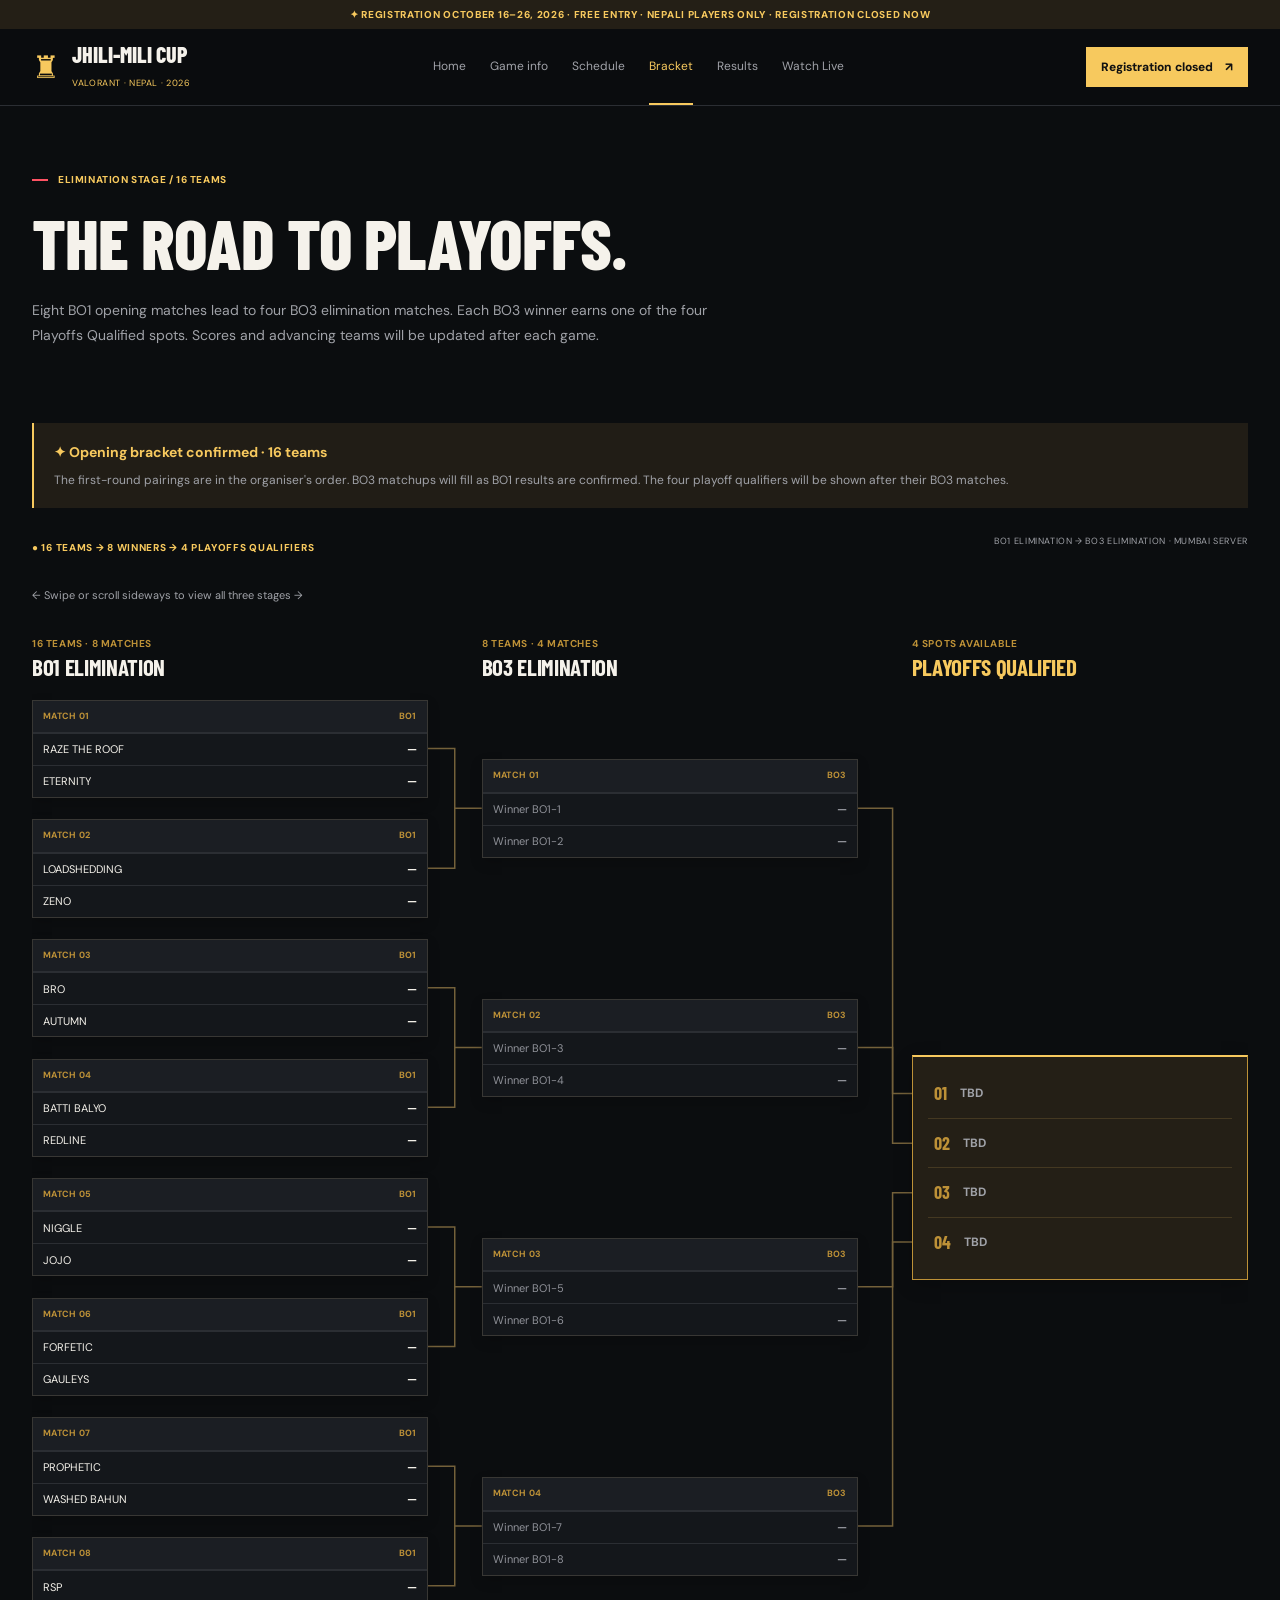
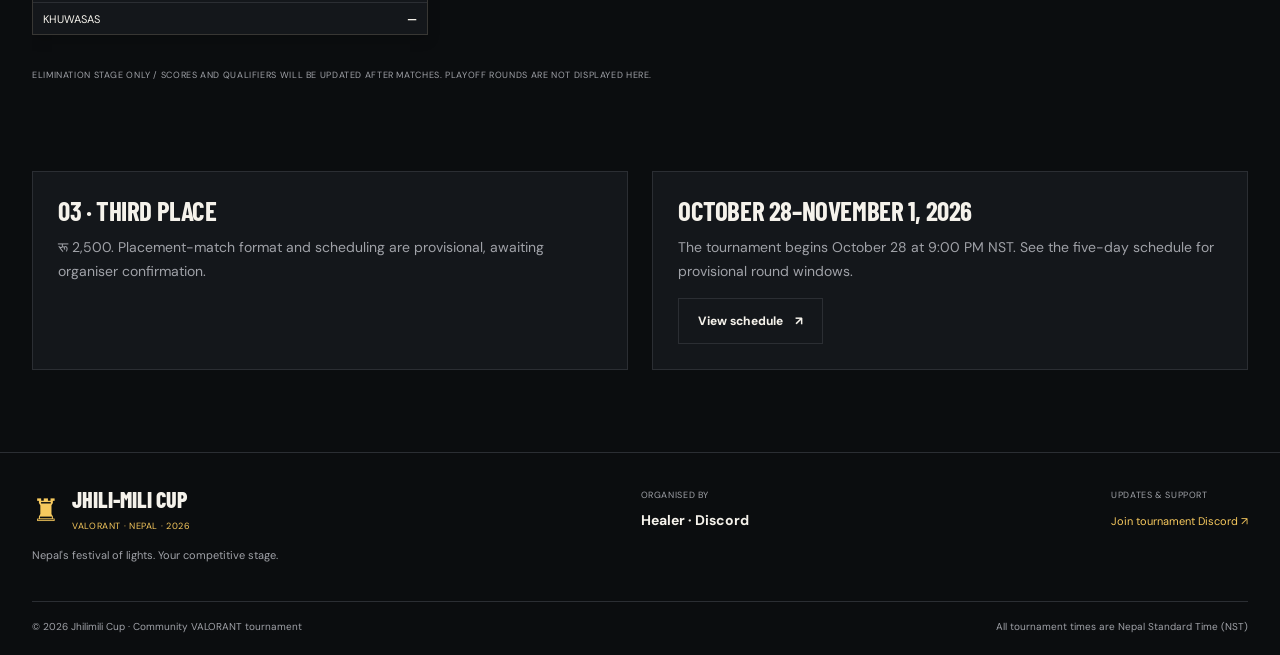
==== commit c3f3ea86: "bracket edited" ====
--- a/bracket.html
+++ b/bracket.html
@@ -1,3 +1,4 @@
+
 <!DOCTYPE html>
 <html lang="en">
 <head>
--- a/css/style.css
+++ b/css/style.css
@@ -1,3 +1,4 @@
+
 @import url('https://fonts.googleapis.com/css2?family=Barlow+Condensed:wght@500;600;700;800;900&family=DM+Sans:wght@400;500;600;700;800&display=swap');
 
 :root {
@@ -217,17 +218,18 @@
 .footer-bottom { border-top: 1px solid var(--border); padding-top: 16px; display: flex; justify-content: space-between; gap: 16px; font-size: 10px; color: var(--muted); }
 .mobile-only { display: none; }
 
-/* 16-team progression — uses the site's existing dark/gold palette. */
+/* Three-stage elimination bracket: BO1 -> BO3 -> Playoffs Qualified. */
 .bracket.bracket-16 {
-  min-width: 1310px;
-  grid-template-columns: 1.2fr 1.1fr 1.1fr 1.1fr .85fr;
-  gap: 27px;
+  min-width: 1040px;
+  grid-template-columns: 1.2fr 1.14fr 1.02fr;
+  gap: 54px;
   position: relative;
   align-items: start;
   padding-bottom: 8px;
 }
 .bracket-16 .bracket-column { position: relative; z-index: 1; min-width: 0; }
 .bracket-16 .bracket-column h3 { color: var(--text); margin: 0 0 16px; font-size: 23px; }
+.bracket-16 .bracket-column h3.gold { color: var(--gold); }
 .bracket-16 .bracket-column .round-subtitle { display: block; color: var(--gold-dark); font-size: 10px; font-weight: 700; letter-spacing: .06em; text-transform: uppercase; margin-bottom: 4px; }
 .bracket-16 .bracket-stack { height: 945px; gap: 12px; justify-content: space-around; }
 .bracket-16 .match { flex-shrink: 0; border: 1px solid #383734; background: var(--panel); box-shadow: 0 5px 12px rgba(0,0,0,.16); }
@@ -236,10 +238,15 @@
 .bracket-16 .team-slot.pending { color: #91939a; }
 .bracket-16 .team-slot.winner { color: var(--gold); background: #242015; font-weight: 800; }
 .bracket-16 .team-slot .team-score { color: inherit; min-width: 17px; font-weight: 800; text-align: right; }
-.bracket-16 .champion-box { width: 100%; border-top: 2px solid var(--gold); padding: 25px 12px; }
-.bracket-16 .champion-box h3 { margin: 11px 0; color: var(--gold); overflow-wrap: anywhere; }
 .bracket-16 .bracket-wires { position: absolute; top: 0; left: 0; width: 100%; height: 100%; z-index: 0; pointer-events: none; overflow: visible; }
 .bracket-16 .bracket-wires path { stroke: #74613a; stroke-width: 1.5; fill: none; }
+.bracket-16 .playoffs-column .bracket-stack { justify-content: center; }
+.bracket-16 .playoffs-box { border: 1px solid var(--gold-dark); border-top: 2px solid var(--gold); background: #241f16; padding: 12px 15px; box-shadow: 0 5px 18px rgba(0,0,0,.20); }
+.bracket-16 .playoffs-slot { min-height: 49px; display: flex; align-items: center; gap: 13px; padding: 9px 6px; border-bottom: 1px solid #443821; font-size: 12px; font-weight: 700; overflow-wrap: anywhere; }
+.bracket-16 .playoffs-slot:last-child { border-bottom: 0; }
+.bracket-16 .playoffs-slot.pending { color: #a0a2a8; }
+.bracket-16 .playoffs-slot.qualified { color: var(--gold); }
+.bracket-16 .playoffs-slot-number { color: var(--gold-dark); font-family: "Barlow Condensed", sans-serif; font-size: 18px; flex-shrink: 0; }
 .bracket-hint { color: var(--muted); font-size: 11px; margin-top: 6px; }
 .registration-closed input:disabled { opacity: .55; cursor: not-allowed; }
 .registration-closed button:disabled { background: var(--panel-light); color: var(--gold); border-color: var(--gold-dark); cursor: not-allowed; opacity: 1; transform: none; }
